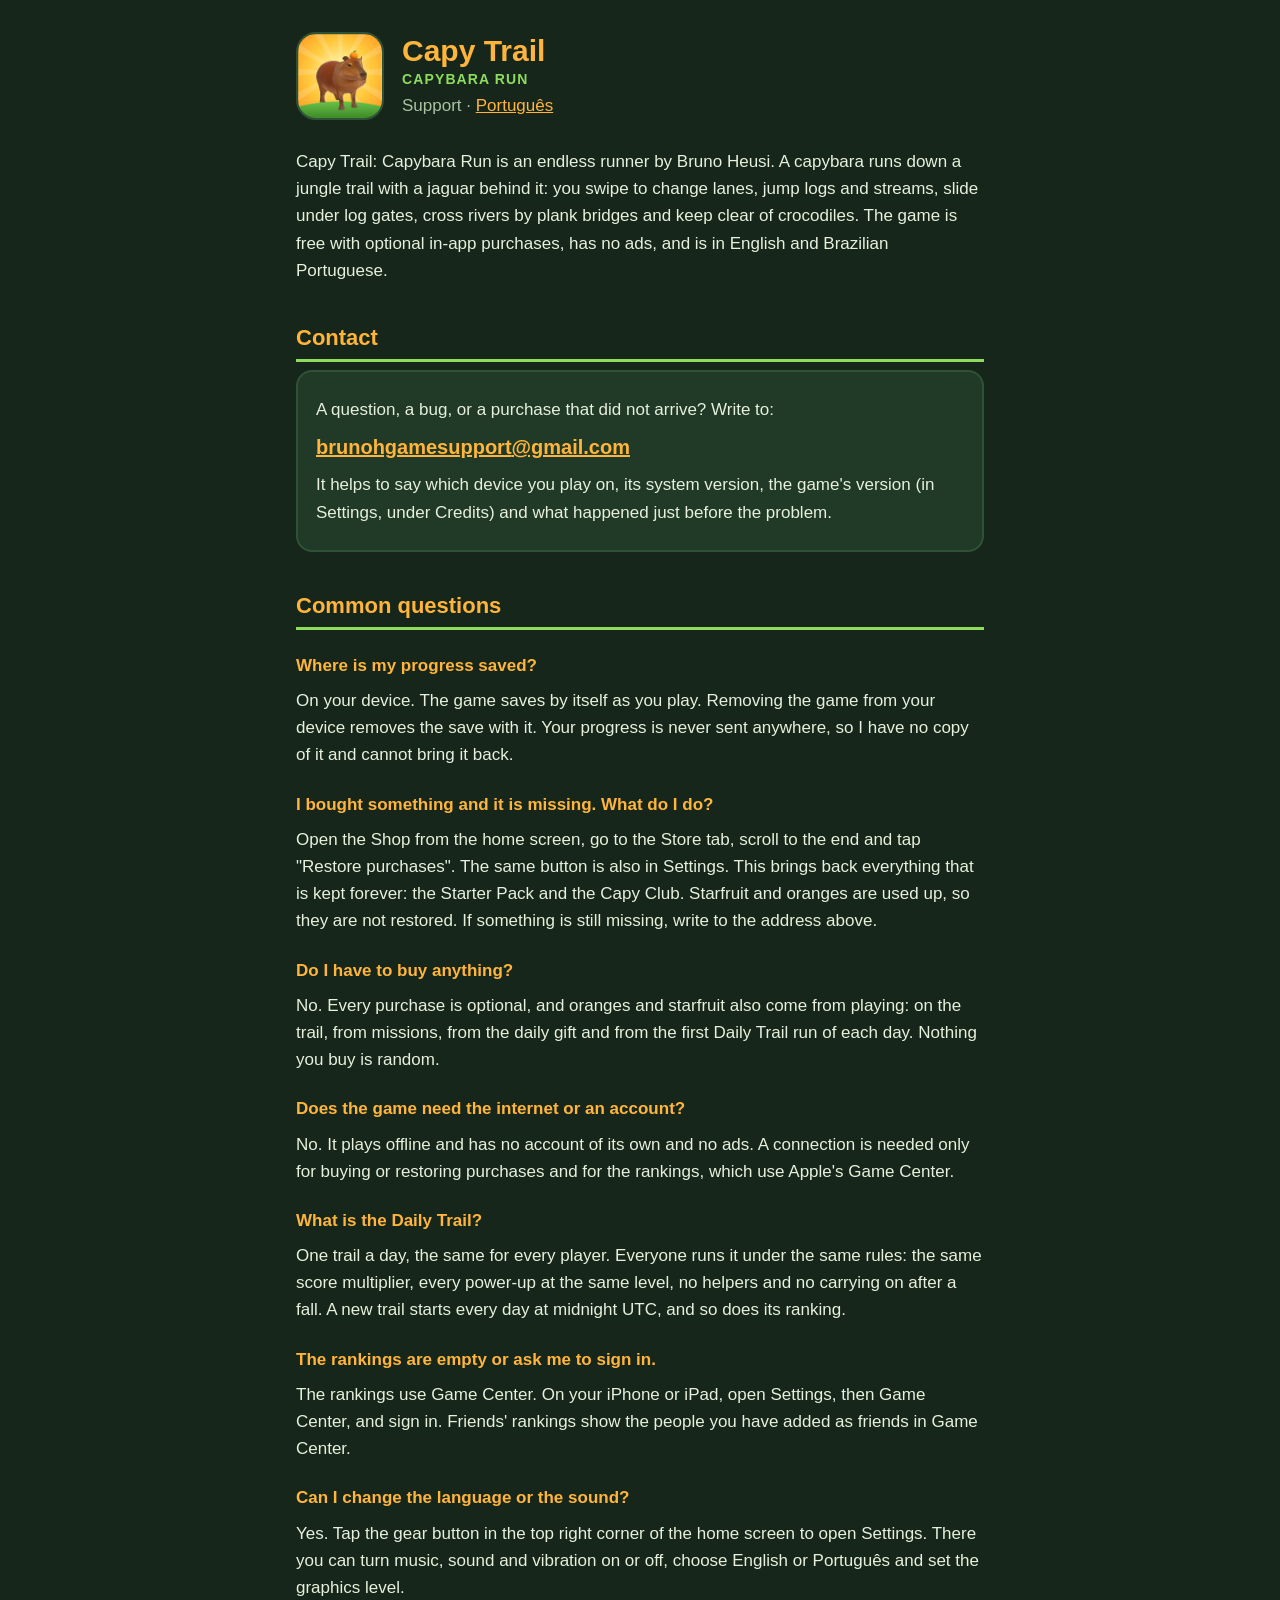
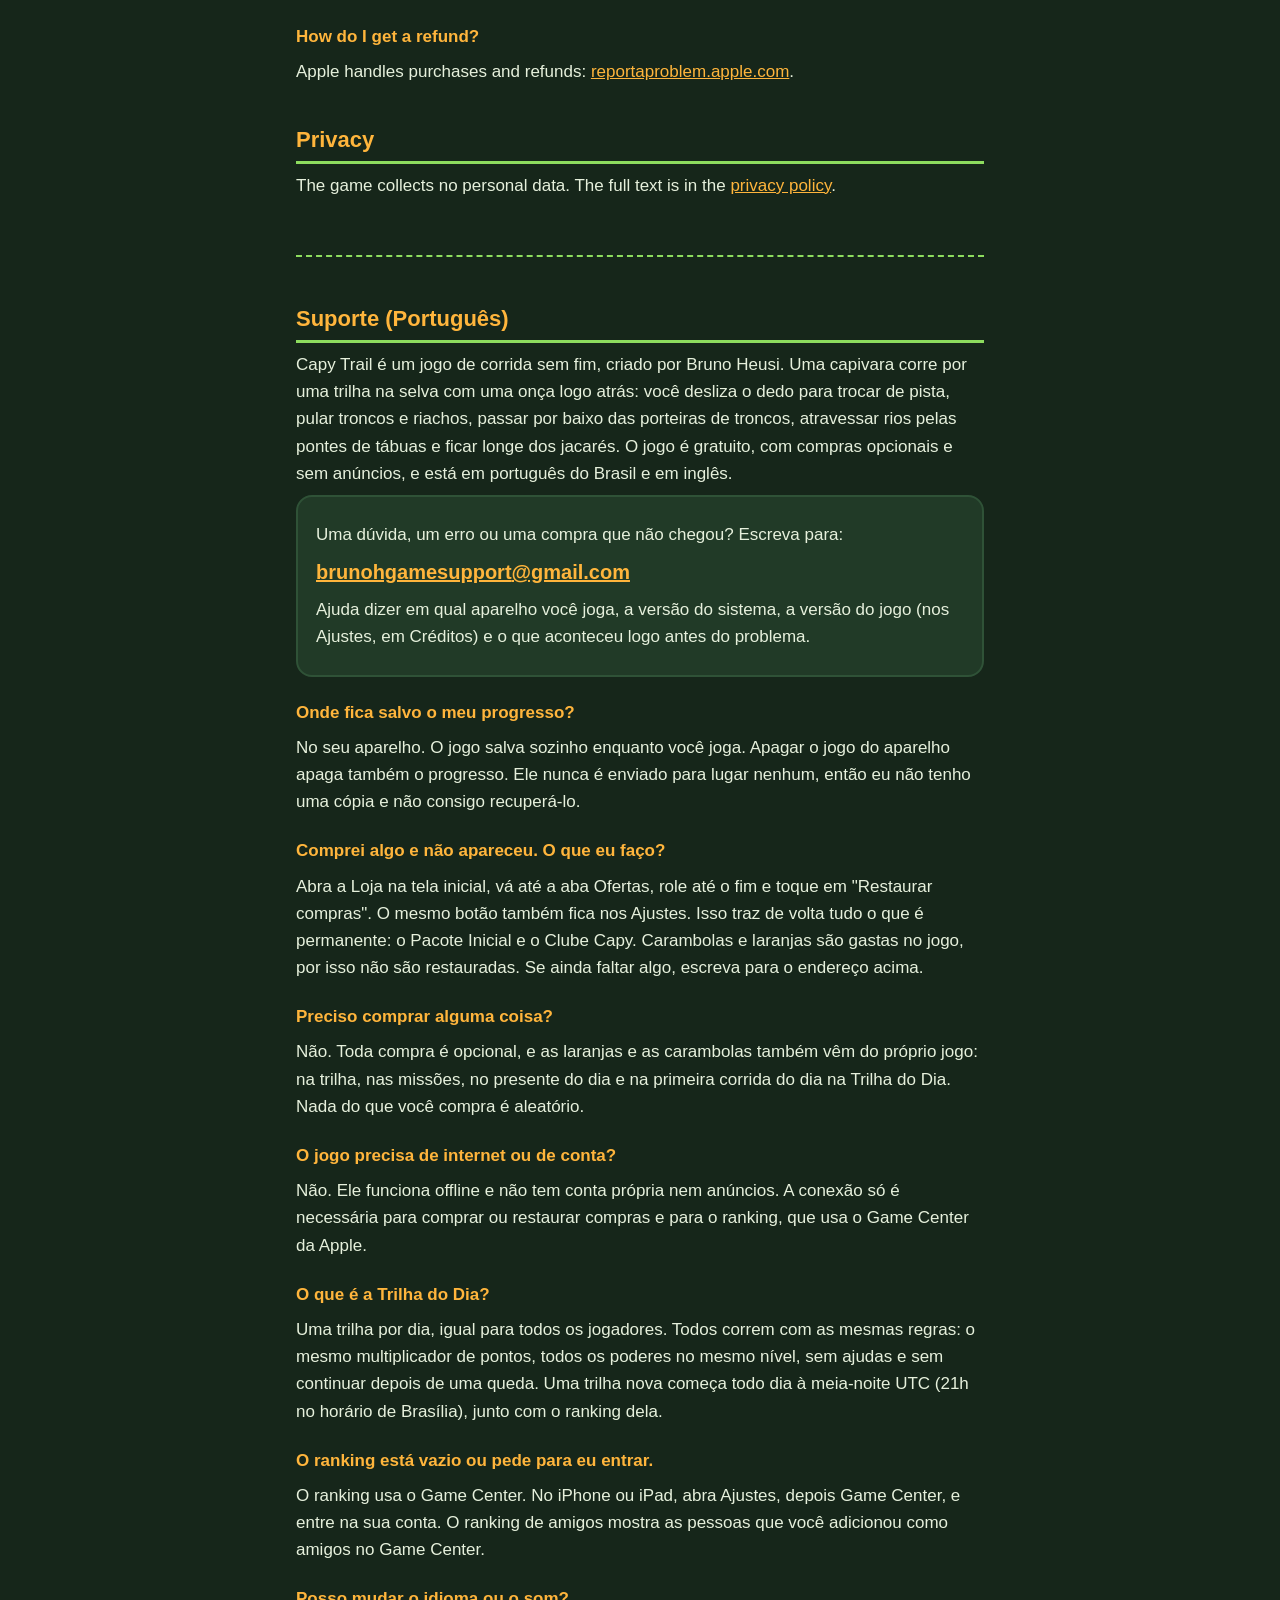
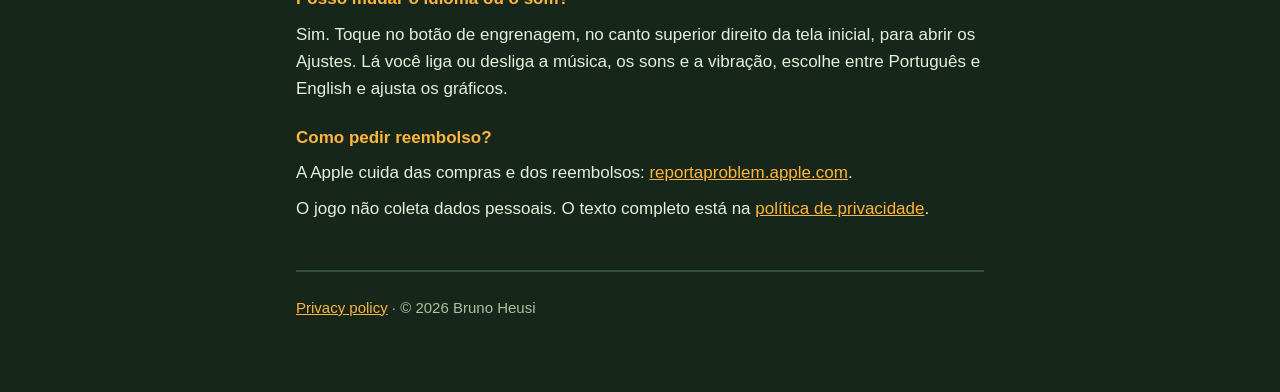
==== capy-trail/index.html @ f3d91421 "Support and privacy pages for Capy Trail: Capybara Run; front page link" ====
<!doctype html>
<html lang="en">
<head>
<meta charset="utf-8">
<meta name="viewport" content="width=device-width, initial-scale=1">
<meta name="color-scheme" content="dark">
<meta name="theme-color" content="#16261a">
<title>Capy Trail: Support</title>
<meta name="description" content="Help and contact for Capy Trail: Capybara Run, an endless runner by Bruno Heusi.">
<link rel="icon" href="icon.png">
<link rel="stylesheet" href="style.css">
</head>
<body>
<main>
<header>
	<img src="icon.png" alt="Capy Trail icon" width="88" height="88">
	<div>
		<h1>Capy Trail <small>Capybara Run</small></h1>
		<p>Support · <a href="#pt">Português</a></p>
	</div>
</header>

<p>Capy Trail: Capybara Run is an endless runner by Bruno Heusi. A capybara runs down a jungle trail with a jaguar behind it: you swipe to change lanes, jump logs and streams, slide under log gates, cross rivers by plank bridges and keep clear of crocodiles. The game is free with optional in-app purchases, has no ads, and is in English and Brazilian Portuguese.</p>

<h2>Contact</h2>
<div class="box">
	<p>A question, a bug, or a purchase that did not arrive? Write to:</p>
	<p class="mail"><a href="mailto:brunohgamesupport@gmail.com">brunohgamesupport<wbr>@gmail.com</a></p>
	<p>It helps to say which device you play on, its system version, the game's version (in Settings, under Credits) and what happened just before the problem.</p>
</div>

<h2>Common questions</h2>

<h3>Where is my progress saved?</h3>
<p>On your device. The game saves by itself as you play. Removing the game from your device removes the save with it. Your progress is never sent anywhere, so I have no copy of it and cannot bring it back.</p>

<h3>I bought something and it is missing. What do I do?</h3>
<p>Open the Shop from the home screen, go to the Store tab, scroll to the end and tap "Restore purchases". The same button is also in Settings. This brings back everything that is kept forever: the Starter Pack and the Capy Club. Starfruit and oranges are used up, so they are not restored. If something is still missing, write to the address above.</p>

<h3>Do I have to buy anything?</h3>
<p>No. Every purchase is optional, and oranges and starfruit also come from playing: on the trail, from missions, from the daily gift and from the first Daily Trail run of each day. Nothing you buy is random.</p>

<h3>Does the game need the internet or an account?</h3>
<p>No. It plays offline and has no account of its own and no ads. A connection is needed only for buying or restoring purchases and for the rankings, which use Apple's Game Center.</p>

<h3>What is the Daily Trail?</h3>
<p>One trail a day, the same for every player. Everyone runs it under the same rules: the same score multiplier, every power-up at the same level, no helpers and no carrying on after a fall. A new trail starts every day at midnight UTC, and so does its ranking.</p>

<h3>The rankings are empty or ask me to sign in.</h3>
<p>The rankings use Game Center. On your iPhone or iPad, open Settings, then Game Center, and sign in. Friends' rankings show the people you have added as friends in Game Center.</p>

<h3>Can I change the language or the sound?</h3>
<p>Yes. Tap the gear button in the top right corner of the home screen to open Settings. There you can turn music, sound and vibration on or off, choose English or Português and set the graphics level.</p>

<h3>How do I get a refund?</h3>
<p>Apple handles purchases and refunds: <a href="https://reportaproblem.apple.com">reportaproblem.apple.com</a>.</p>

<h2>Privacy</h2>
<p>The game collects no personal data. The full text is in the <a href="privacy/">privacy policy</a>.</p>

<section class="lang" id="pt" lang="pt-BR">
<h2>Suporte (Português)</h2>
<p>Capy Trail é um jogo de corrida sem fim, criado por Bruno Heusi. Uma capivara corre por uma trilha na selva com uma onça logo atrás: você desliza o dedo para trocar de pista, pular troncos e riachos, passar por baixo das porteiras de troncos, atravessar rios pelas pontes de tábuas e ficar longe dos jacarés. O jogo é gratuito, com compras opcionais e sem anúncios, e está em português do Brasil e em inglês.</p>

<div class="box">
	<p>Uma dúvida, um erro ou uma compra que não chegou? Escreva para:</p>
	<p class="mail"><a href="mailto:brunohgamesupport@gmail.com">brunohgamesupport<wbr>@gmail.com</a></p>
	<p>Ajuda dizer em qual aparelho você joga, a versão do sistema, a versão do jogo (nos Ajustes, em Créditos) e o que aconteceu logo antes do problema.</p>
</div>

<h3>Onde fica salvo o meu progresso?</h3>
<p>No seu aparelho. O jogo salva sozinho enquanto você joga. Apagar o jogo do aparelho apaga também o progresso. Ele nunca é enviado para lugar nenhum, então eu não tenho uma cópia e não consigo recuperá-lo.</p>

<h3>Comprei algo e não apareceu. O que eu faço?</h3>
<p>Abra a Loja na tela inicial, vá até a aba Ofertas, role até o fim e toque em "Restaurar compras". O mesmo botão também fica nos Ajustes. Isso traz de volta tudo o que é permanente: o Pacote Inicial e o Clube Capy. Carambolas e laranjas são gastas no jogo, por isso não são restauradas. Se ainda faltar algo, escreva para o endereço acima.</p>

<h3>Preciso comprar alguma coisa?</h3>
<p>Não. Toda compra é opcional, e as laranjas e as carambolas também vêm do próprio jogo: na trilha, nas missões, no presente do dia e na primeira corrida do dia na Trilha do Dia. Nada do que você compra é aleatório.</p>

<h3>O jogo precisa de internet ou de conta?</h3>
<p>Não. Ele funciona offline e não tem conta própria nem anúncios. A conexão só é necessária para comprar ou restaurar compras e para o ranking, que usa o Game Center da Apple.</p>

<h3>O que é a Trilha do Dia?</h3>
<p>Uma trilha por dia, igual para todos os jogadores. Todos correm com as mesmas regras: o mesmo multiplicador de pontos, todos os poderes no mesmo nível, sem ajudas e sem continuar depois de uma queda. Uma trilha nova começa todo dia à meia-noite UTC (21h no horário de Brasília), junto com o ranking dela.</p>

<h3>O ranking está vazio ou pede para eu entrar.</h3>
<p>O ranking usa o Game Center. No iPhone ou iPad, abra Ajustes, depois Game Center, e entre na sua conta. O ranking de amigos mostra as pessoas que você adicionou como amigos no Game Center.</p>

<h3>Posso mudar o idioma ou o som?</h3>
<p>Sim. Toque no botão de engrenagem, no canto superior direito da tela inicial, para abrir os Ajustes. Lá você liga ou desliga a música, os sons e a vibração, escolhe entre Português e English e ajusta os gráficos.</p>

<h3>Como pedir reembolso?</h3>
<p>A Apple cuida das compras e dos reembolsos: <a href="https://reportaproblem.apple.com">reportaproblem.apple.com</a>.</p>

<p>O jogo não coleta dados pessoais. O texto completo está na <a href="privacy/#pt">política de privacidade</a>.</p>
</section>

<footer>
	<p><a href="privacy/">Privacy policy</a> · © 2026 Bruno Heusi</p>
</footer>
</main>
</body>
</html>
---- capy-trail/style.css ----
:root {
	--bg: #16261a;
	--panel: #213a27;
	--edge: #2f5237;
	--ink: #e6f0dc;
	--muted: #a9c3a0;
	--gold: #ffb53c;
	--teal: #8ddc5e;
	color-scheme: dark;
}
* { box-sizing: border-box; }
html {
	background: var(--bg);
	-webkit-text-size-adjust: 100%;
	text-size-adjust: 100%;
}
body {
	margin: 0;
	background: var(--bg);
	color: var(--ink);
	font: 17px/1.6 -apple-system, BlinkMacSystemFont, "Segoe UI", Roboto, "Helvetica Neue", Arial, sans-serif;
}
main {
	max-width: 720px;
	margin: 0 auto;
	padding: 32px 16px 64px;
}
header {
	display: flex;
	align-items: center;
	gap: 18px;
	margin-bottom: 28px;
}
header img {
	width: 88px;
	height: 88px;
	border-radius: 20px;
	border: 2px solid var(--edge);
	flex: none;
}
header p { margin: 4px 0 0; color: var(--muted); }
h1, h2, h3 { color: var(--gold); }
h1 {
	margin: 0;
	font-size: 30px;
	line-height: 1.2;
}
h1 small {
	display: block;
	margin-top: 2px;
	font-size: 14px;
	letter-spacing: 0.08em;
	text-transform: uppercase;
	color: var(--teal);
}
h2 {
	margin: 36px 0 8px;
	font-size: 22px;
	border-bottom: 3px solid var(--teal);
	padding-bottom: 4px;
}
h3 {
	margin: 22px 0 4px;
	font-size: 17px;
}
p, ul { margin: 8px 0; }
ul { padding-left: 22px; }
li::marker { color: var(--teal); }
a { color: var(--gold); }
.box {
	background: var(--panel);
	border: 2px solid var(--edge);
	border-radius: 16px;
	padding: 16px 18px;
}
.mail {
	font-size: clamp(15px, 4.6vw, 20px);
	font-weight: 700;
	overflow-wrap: anywhere;
}
.lang {
	margin-top: 56px;
	padding-top: 8px;
	border-top: 2px dashed var(--teal);
}
footer {
	margin-top: 48px;
	padding-top: 16px;
	border-top: 2px solid var(--edge);
	color: var(--muted);
	font-size: 15px;
}
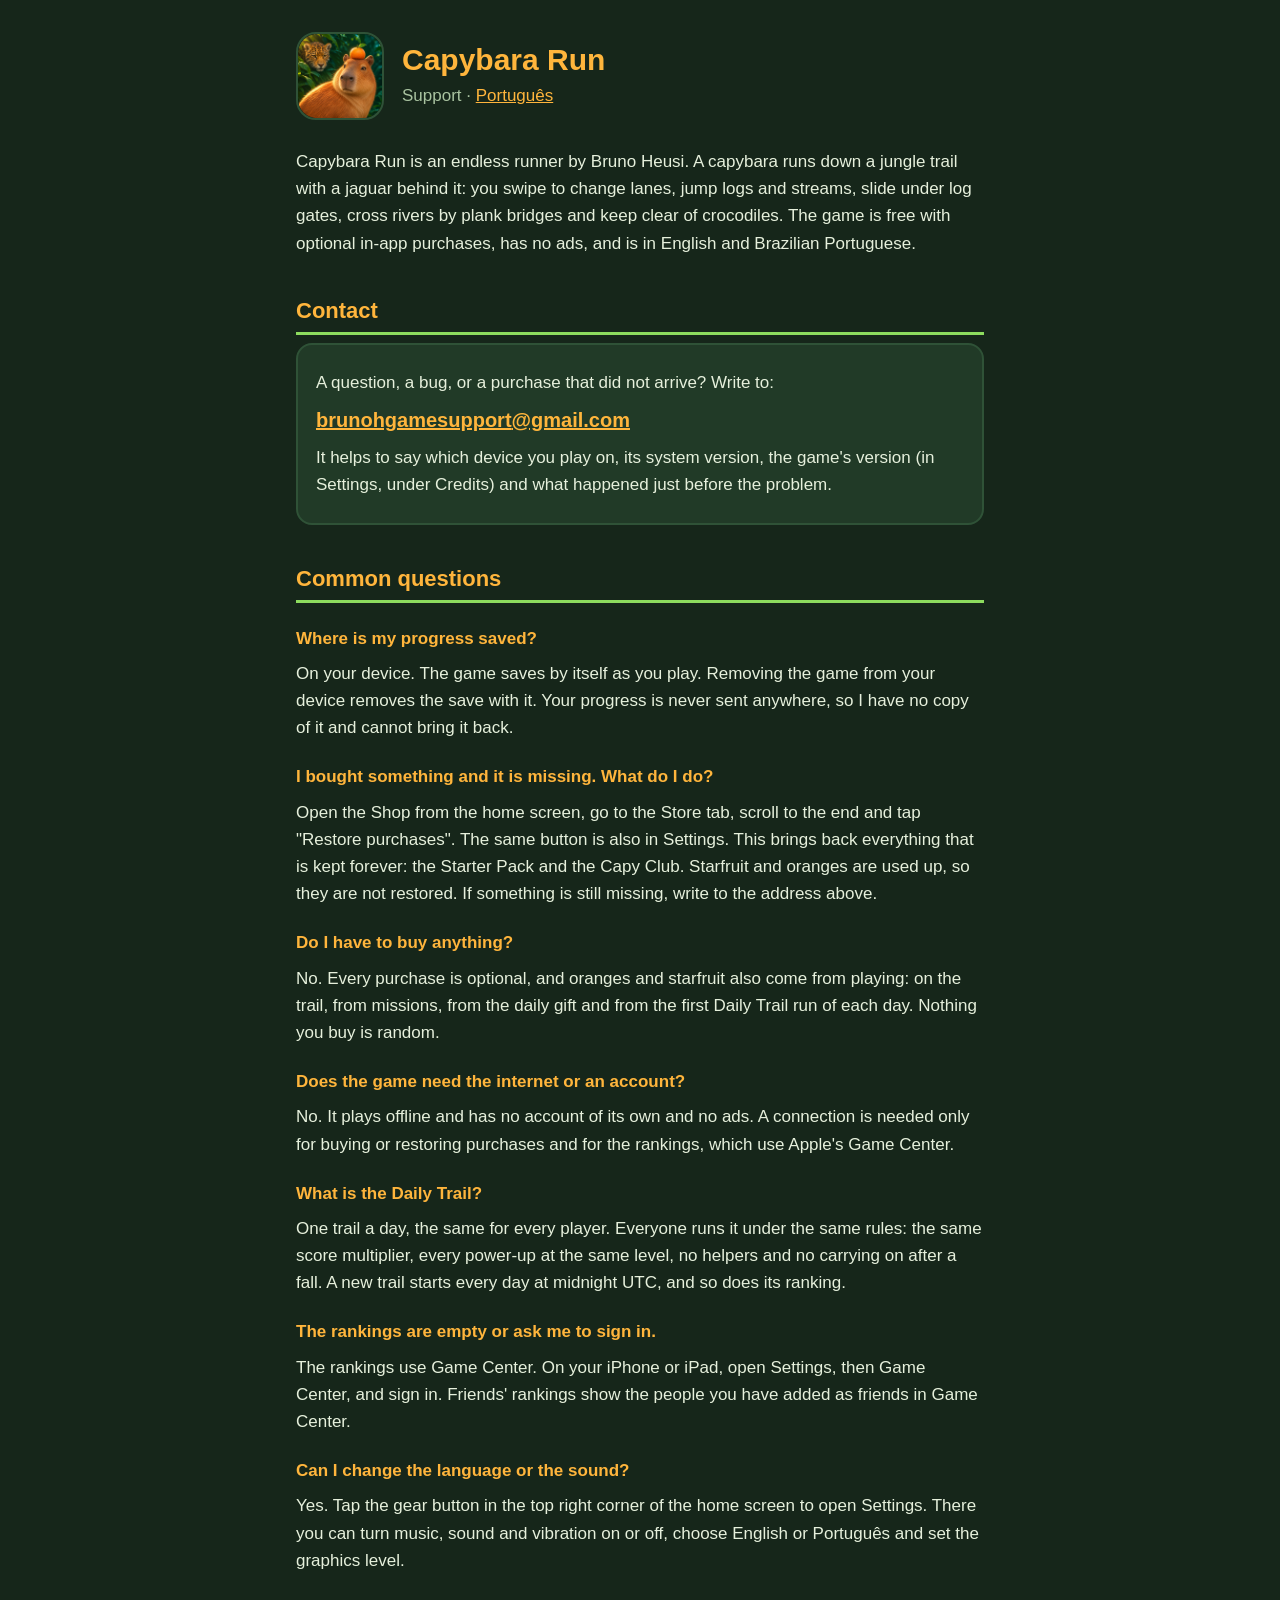
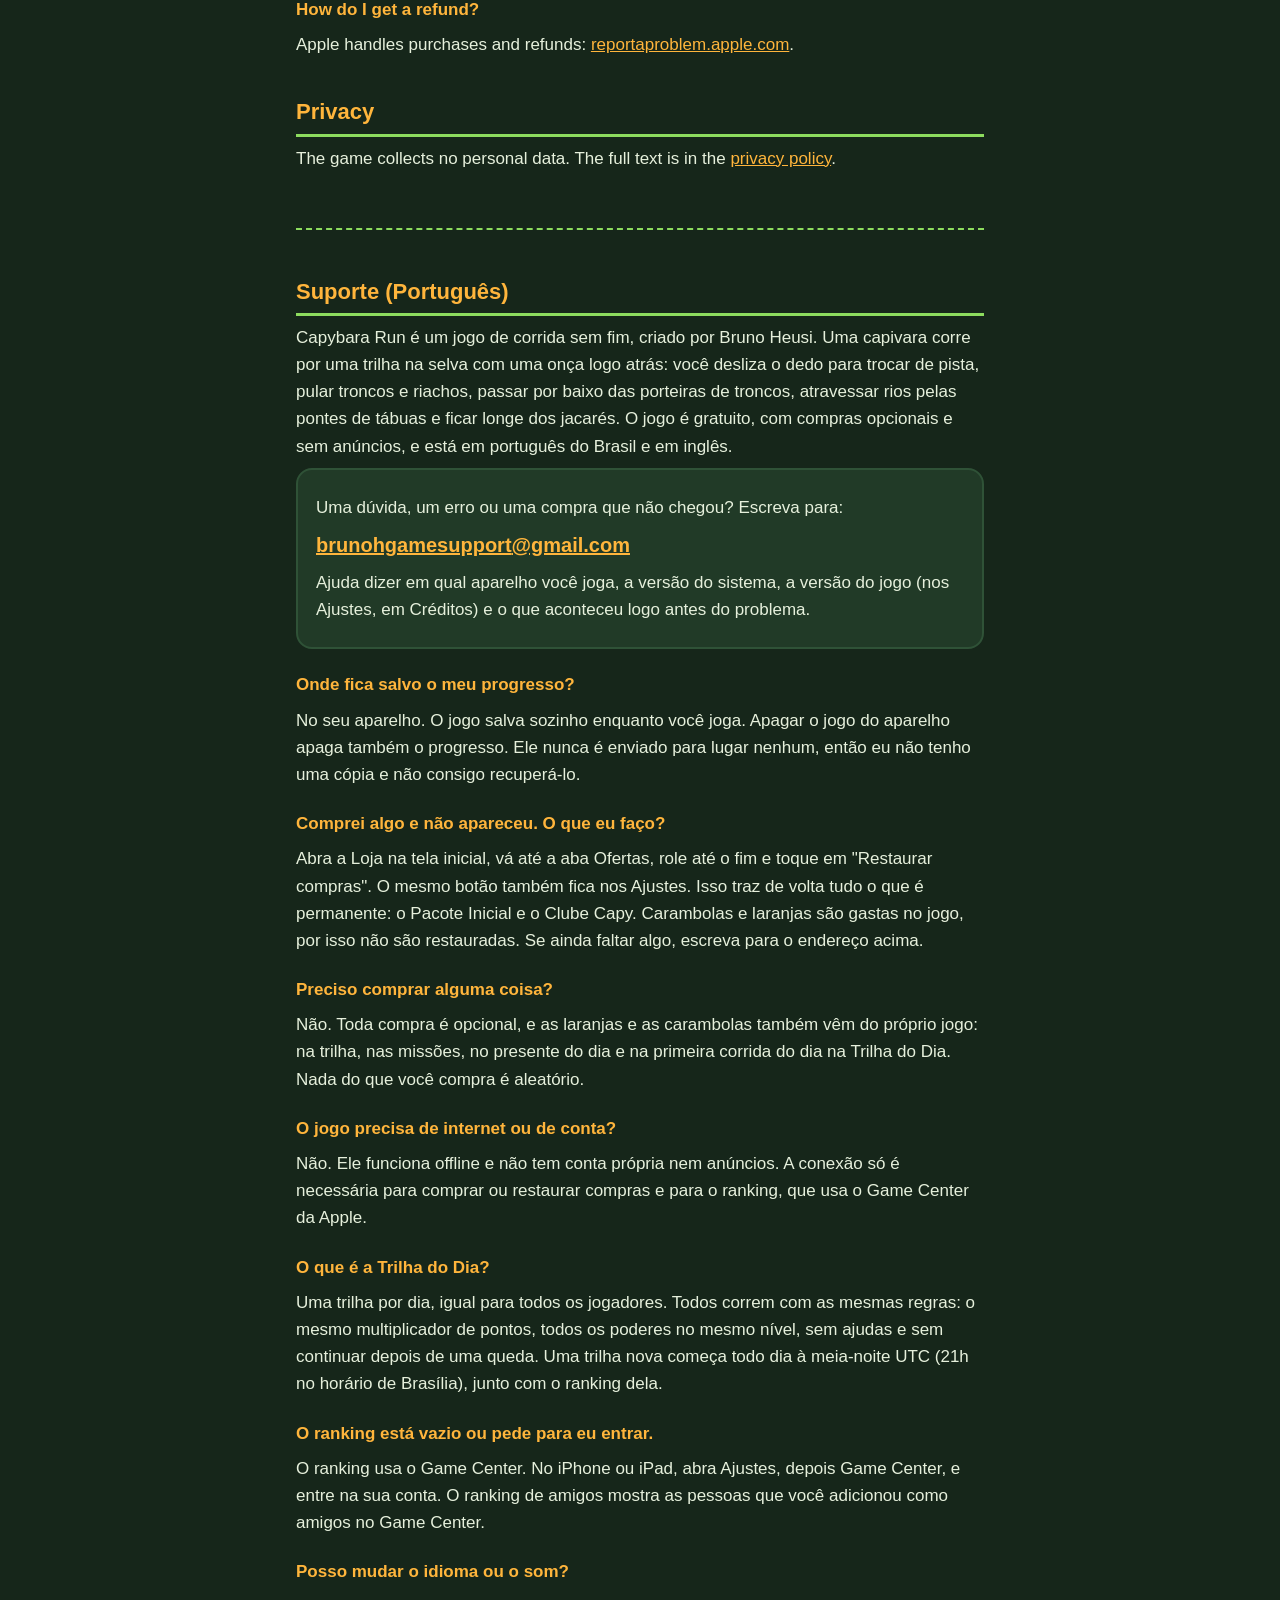
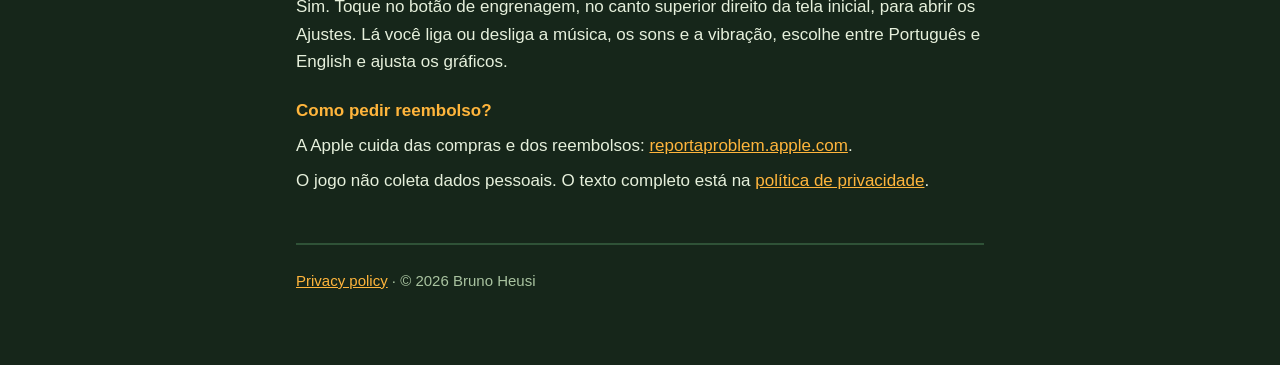
==== commit 40e05068: "Capybara Run: the game's name on its pages" ====
--- a/capy-trail/index.html
+++ b/capy-trail/index.html
@@ -5,22 +5,22 @@
 <meta name="viewport" content="width=device-width, initial-scale=1">
 <meta name="color-scheme" content="dark">
 <meta name="theme-color" content="#16261a">
-<title>Capy Trail: Support</title>
-<meta name="description" content="Help and contact for Capy Trail: Capybara Run, an endless runner by Bruno Heusi.">
+<title>Capybara Run: Support</title>
+<meta name="description" content="Help and contact for Capybara Run, an endless runner by Bruno Heusi.">
 <link rel="icon" href="icon.png">
 <link rel="stylesheet" href="style.css">
 </head>
 <body>
 <main>
 <header>
-	<img src="icon.png" alt="Capy Trail icon" width="88" height="88">
+	<img src="icon.png" alt="Capybara Run icon" width="88" height="88">
 	<div>
-		<h1>Capy Trail <small>Capybara Run</small></h1>
+		<h1>Capybara Run</h1>
 		<p>Support · <a href="#pt">Português</a></p>
 	</div>
 </header>
 
-<p>Capy Trail: Capybara Run is an endless runner by Bruno Heusi. A capybara runs down a jungle trail with a jaguar behind it: you swipe to change lanes, jump logs and streams, slide under log gates, cross rivers by plank bridges and keep clear of crocodiles. The game is free with optional in-app purchases, has no ads, and is in English and Brazilian Portuguese.</p>
+<p>Capybara Run is an endless runner by Bruno Heusi. A capybara runs down a jungle trail with a jaguar behind it: you swipe to change lanes, jump logs and streams, slide under log gates, cross rivers by plank bridges and keep clear of crocodiles. The game is free with optional in-app purchases, has no ads, and is in English and Brazilian Portuguese.</p>
 
 <h2>Contact</h2>
 <div class="box">
@@ -60,7 +60,7 @@
 
 <section class="lang" id="pt" lang="pt-BR">
 <h2>Suporte (Português)</h2>
-<p>Capy Trail é um jogo de corrida sem fim, criado por Bruno Heusi. Uma capivara corre por uma trilha na selva com uma onça logo atrás: você desliza o dedo para trocar de pista, pular troncos e riachos, passar por baixo das porteiras de troncos, atravessar rios pelas pontes de tábuas e ficar longe dos jacarés. O jogo é gratuito, com compras opcionais e sem anúncios, e está em português do Brasil e em inglês.</p>
+<p>Capybara Run é um jogo de corrida sem fim, criado por Bruno Heusi. Uma capivara corre por uma trilha na selva com uma onça logo atrás: você desliza o dedo para trocar de pista, pular troncos e riachos, passar por baixo das porteiras de troncos, atravessar rios pelas pontes de tábuas e ficar longe dos jacarés. O jogo é gratuito, com compras opcionais e sem anúncios, e está em português do Brasil e em inglês.</p>
 
 <div class="box">
 	<p>Uma dúvida, um erro ou uma compra que não chegou? Escreva para:</p>
